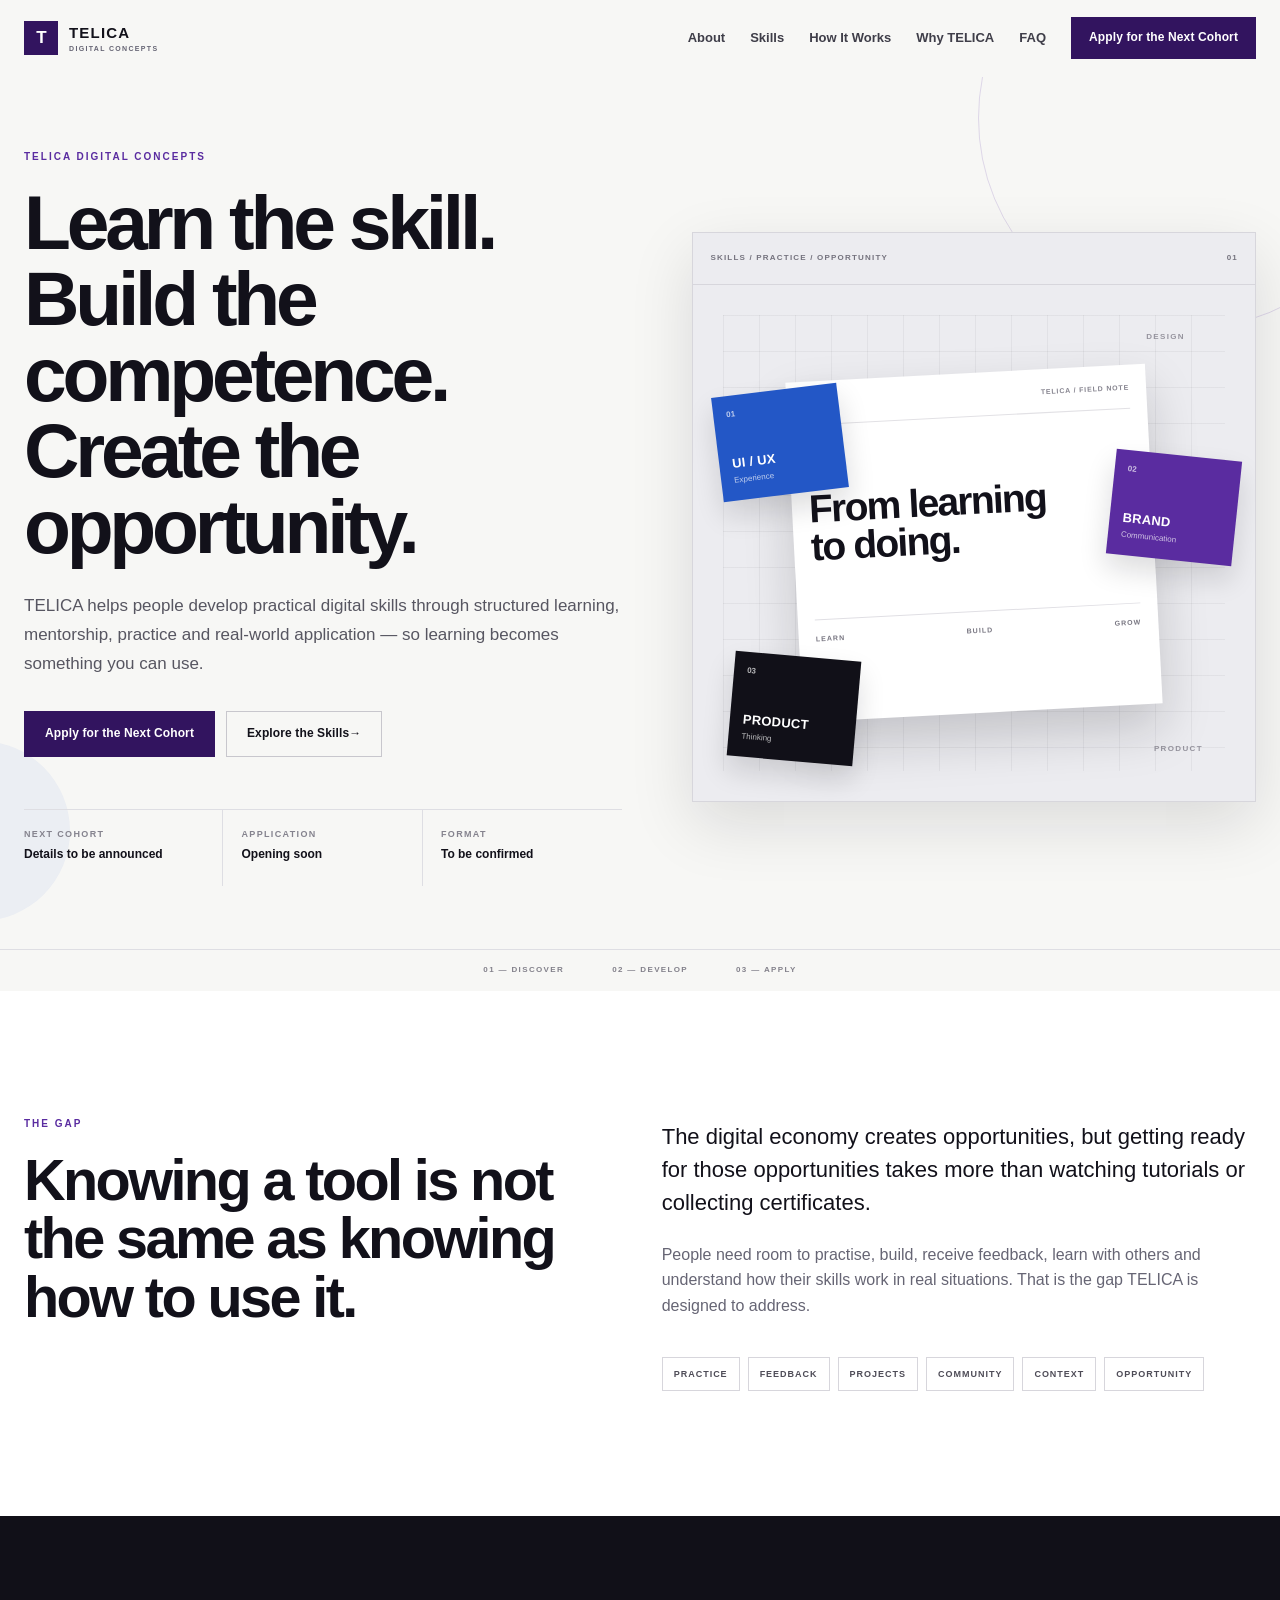
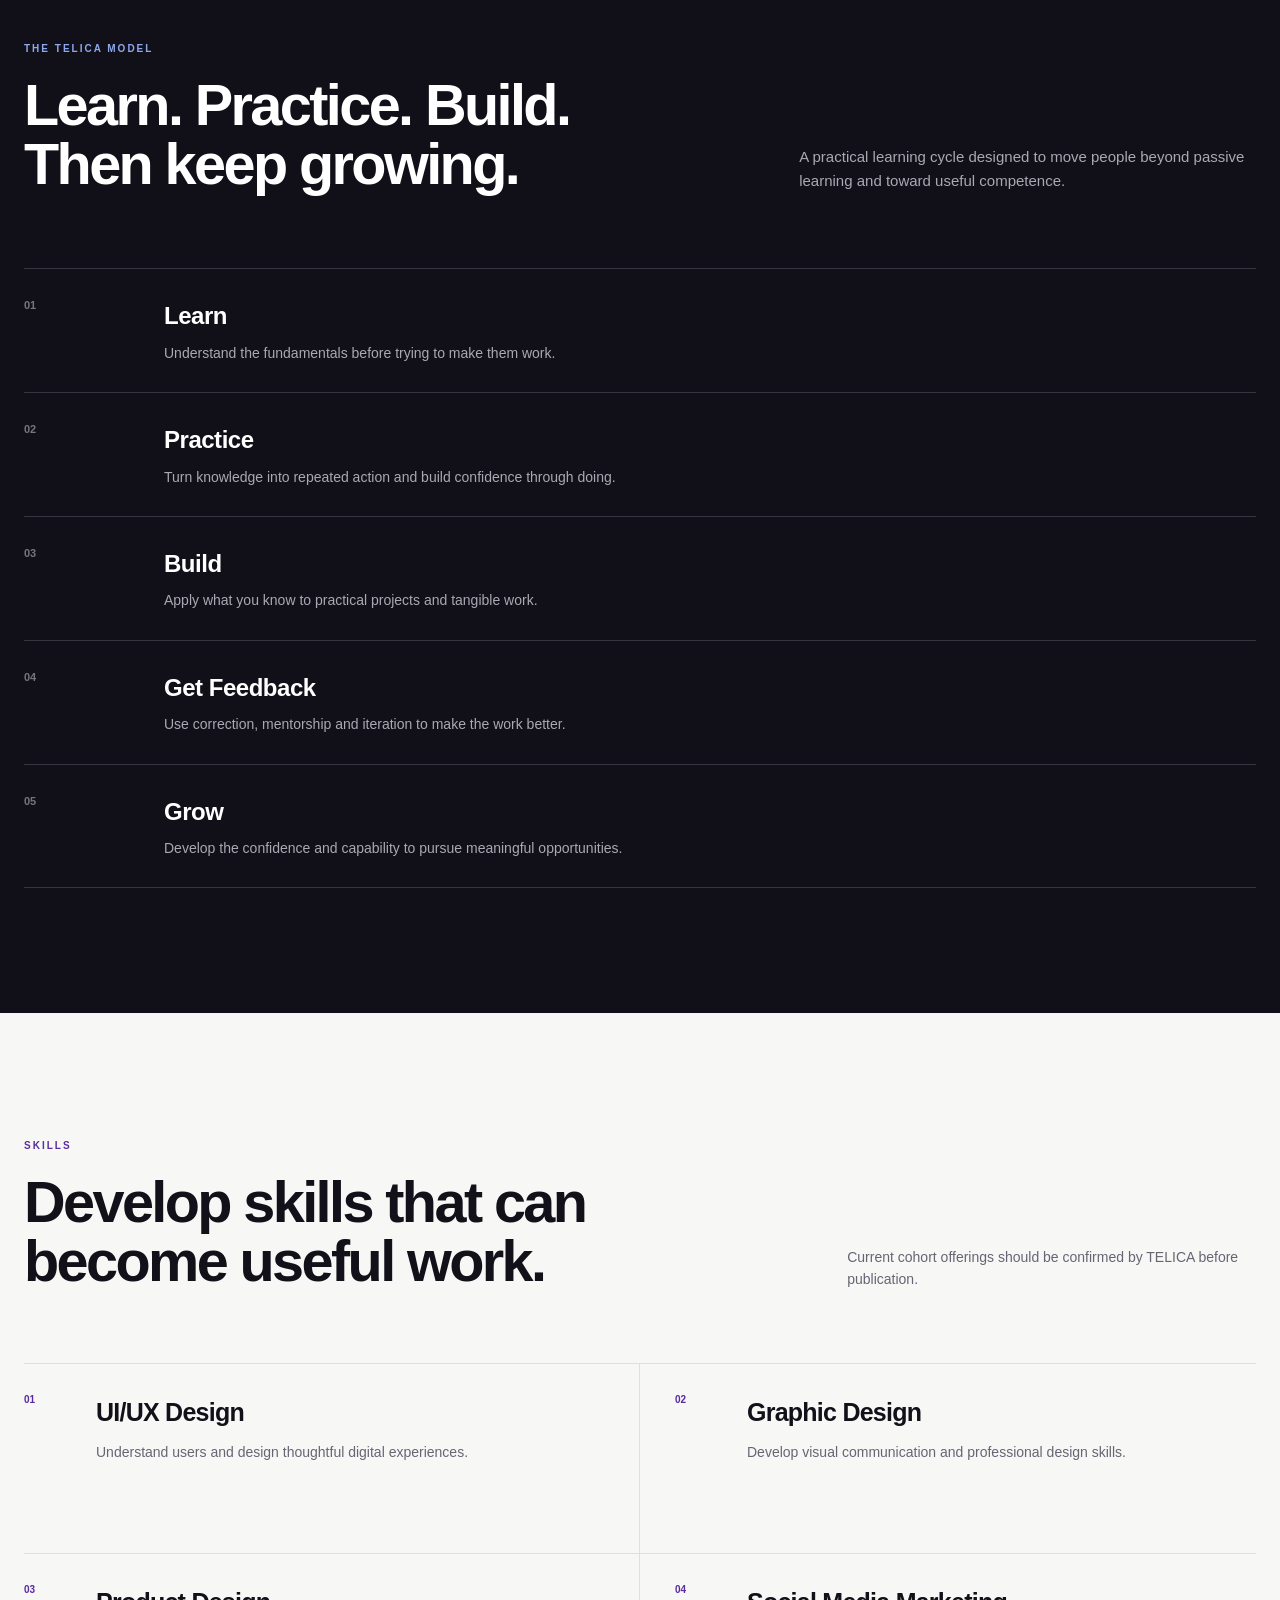
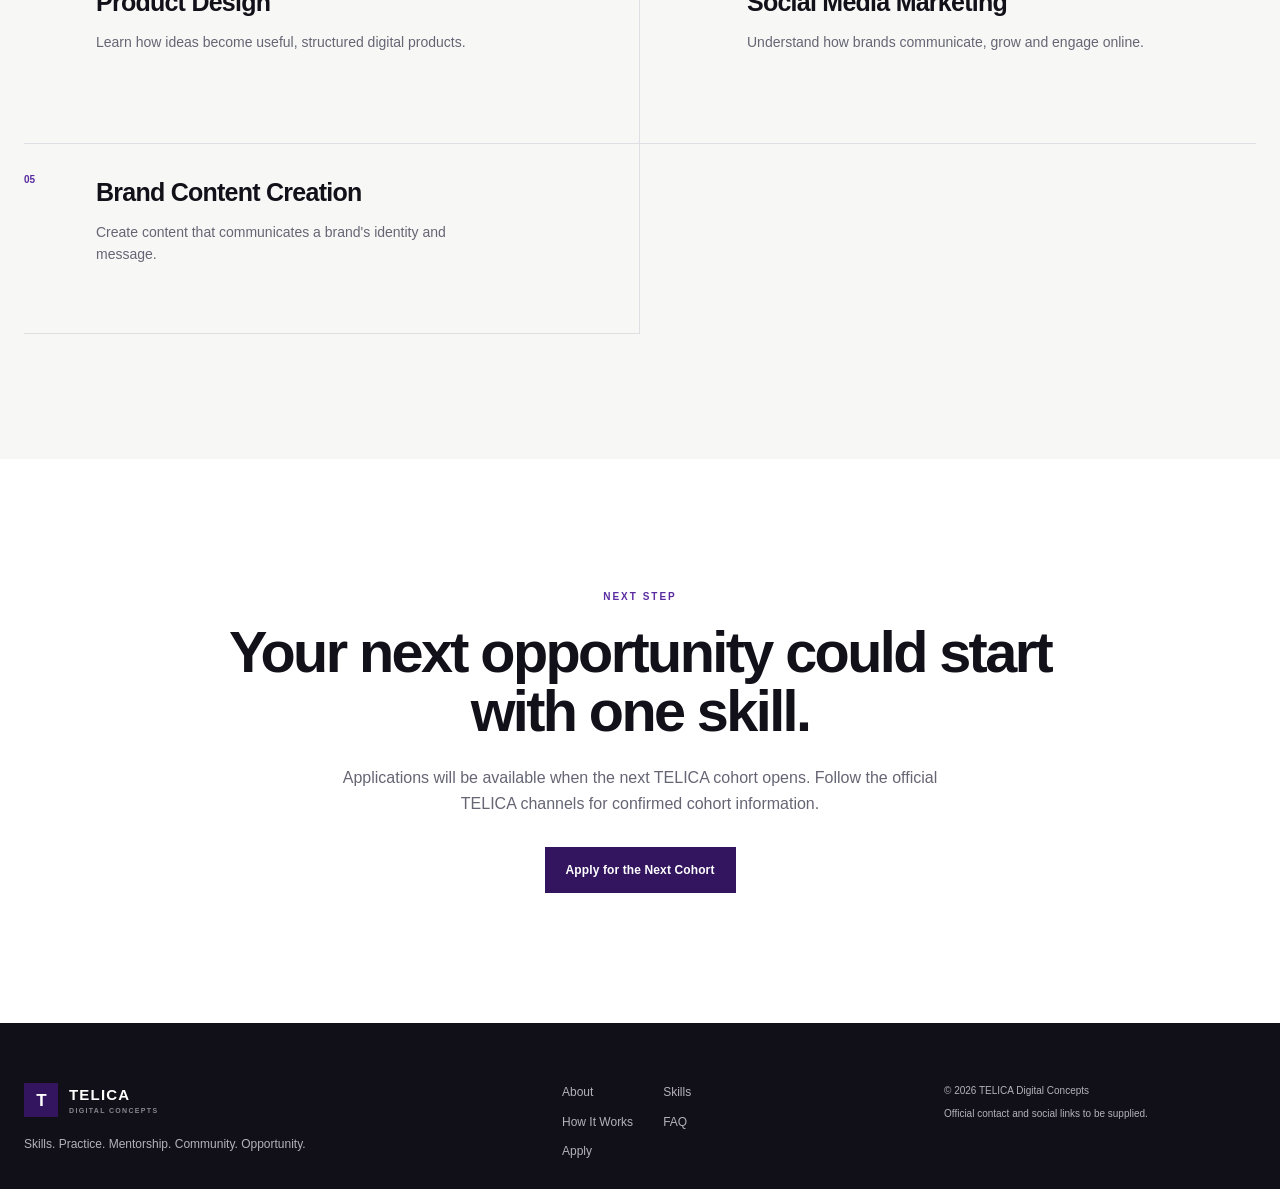
==== index.html @ ca72d326 "Add files via upload" ====
<!DOCTYPE html>
<html lang="en">
<head>
  <meta charset="UTF-8">
  <meta name="viewport" content="width=device-width, initial-scale=1.0">
  <meta name="description" content="TELICA Digital Concepts — practical digital skills, mentorship, practice and opportunity.">
  <meta property="og:title" content="TELICA Digital Concepts — Learn. Build. Grow.">
  <meta property="og:description" content="Develop practical digital skills through structured learning, mentorship and hands-on practice.">
  <meta property="og:type" content="website">
  <title>TELICA Digital Concepts — Learn. Build. Grow.</title>
  <link rel="stylesheet" href="css/styles.css">
</head>
<body>
  <a class="skip-link" href="#main-content">Skip to content</a>

  <header class="site-header" data-header>
    <div class="container nav-wrap">
      <a class="brand" href="#" aria-label="TELICA Digital Concepts home">
        <span class="brand-mark" aria-hidden="true">T</span>
        <span class="brand-name">
          <strong>TELICA</strong>
          <span>DIGITAL CONCEPTS</span>
        </span>
      </a>

      <button class="menu-toggle" type="button" aria-expanded="false" aria-controls="site-menu">
        <span></span>
        <span></span>
        <span></span>
        <span class="sr-only">Open navigation</span>
      </button>

      <nav class="site-nav" id="site-menu" aria-label="Main navigation">
        <a href="#about">About</a>
        <a href="#skills">Skills</a>
        <a href="#approach">How It Works</a>
        <a href="#why-telica">Why TELICA</a>
        <a href="#faq">FAQ</a>
        <a class="nav-cta" href="#apply">Apply for the Next Cohort</a>
      </nav>
    </div>
  </header>

  <main id="main-content">
    <section class="hero" aria-labelledby="hero-title">
      <div class="container hero-grid">
        <div class="hero-copy reveal">
          <p class="eyebrow">TELICA DIGITAL CONCEPTS</p>
          <h1 id="hero-title">Learn the skill. Build the competence. Create the opportunity.</h1>
          <p class="hero-text">
            TELICA helps people develop practical digital skills through structured learning,
            mentorship, practice and real-world application — so learning becomes something you can use.
          </p>

          <div class="hero-actions">
            <a class="button button-primary" href="#apply">Apply for the Next Cohort</a>
            <a class="button button-secondary" href="#skills">Explore the Skills <span aria-hidden="true">→</span></a>
          </div>

          <div class="hero-meta" aria-label="Cohort information">
            <div>
              <span>Next Cohort</span>
              <strong>Details to be announced</strong>
            </div>
            <div>
              <span>Application</span>
              <strong>Opening soon</strong>
            </div>
            <div>
              <span>Format</span>
              <strong>To be confirmed</strong>
            </div>
          </div>
        </div>

        <div class="hero-visual reveal" aria-label="TELICA digital skills visual">
          <div class="visual-topline">
            <span>SKILLS / PRACTICE / OPPORTUNITY</span>
            <span>01</span>
          </div>

          <div class="visual-stage">
            <div class="stage-label stage-label-a">DESIGN</div>
            <div class="stage-label stage-label-b">CONTENT</div>
            <div class="stage-label stage-label-c">PRODUCT</div>

            <div class="central-sheet">
              <div class="sheet-header">
                <span class="sheet-dot"></span>
                <span class="sheet-dot"></span>
                <span class="sheet-dot"></span>
                <span class="sheet-title">TELICA / FIELD NOTE</span>
              </div>
              <div class="sheet-line sheet-line-short"></div>
              <div class="sheet-heading">From learning<br>to doing.</div>
              <div class="sheet-rule"></div>
              <div class="sheet-footer">
                <span>LEARN</span>
                <span>BUILD</span>
                <span>GROW</span>
              </div>
            </div>

            <div class="visual-card visual-card-blue">
              <span class="card-number">01</span>
              <strong>UI / UX</strong>
              <small>Experience</small>
            </div>

            <div class="visual-card visual-card-purple">
              <span class="card-number">02</span>
              <strong>BRAND</strong>
              <small>Communication</small>
            </div>

            <div class="visual-card visual-card-dark">
              <span class="card-number">03</span>
              <strong>PRODUCT</strong>
              <small>Thinking</small>
            </div>
          </div>
        </div>
      </div>

      <div class="hero-bottom-line" aria-hidden="true">
        <span>01 — DISCOVER</span>
        <span>02 — DEVELOP</span>
        <span>03 — APPLY</span>
      </div>
    </section>

    <section class="problem section" id="about" aria-labelledby="problem-title">
      <div class="container problem-grid">
        <div class="section-intro reveal">
          <p class="eyebrow">THE GAP</p>
          <h2 id="problem-title">Knowing a tool is not the same as knowing how to use it.</h2>
        </div>

        <div class="problem-content reveal">
          <p class="lead">
            The digital economy creates opportunities, but getting ready for those opportunities
            takes more than watching tutorials or collecting certificates.
          </p>
          <p>
            People need room to practise, build, receive feedback, learn with others and understand
            how their skills work in real situations. That is the gap TELICA is designed to address.
          </p>

          <div class="principles">
            <span>Practice</span>
            <span>Feedback</span>
            <span>Projects</span>
            <span>Community</span>
            <span>Context</span>
            <span>Opportunity</span>
          </div>
        </div>
      </div>
    </section>

    <section class="approach section section-dark" id="approach" aria-labelledby="approach-title">
      <div class="container">
        <div class="approach-heading reveal">
          <div>
            <p class="eyebrow eyebrow-light">THE TELICA MODEL</p>
            <h2 id="approach-title">Learn. Practice. Build.<br>Then keep growing.</h2>
          </div>
          <p>
            A practical learning cycle designed to move people beyond passive learning
            and toward useful competence.
          </p>
        </div>

        <div class="approach-list">
          <article class="approach-item reveal">
            <span>01</span>
            <div>
              <h3>Learn</h3>
              <p>Understand the fundamentals before trying to make them work.</p>
            </div>
          </article>
          <article class="approach-item reveal">
            <span>02</span>
            <div>
              <h3>Practice</h3>
              <p>Turn knowledge into repeated action and build confidence through doing.</p>
            </div>
          </article>
          <article class="approach-item reveal">
            <span>03</span>
            <div>
              <h3>Build</h3>
              <p>Apply what you know to practical projects and tangible work.</p>
            </div>
          </article>
          <article class="approach-item reveal">
            <span>04</span>
            <div>
              <h3>Get Feedback</h3>
              <p>Use correction, mentorship and iteration to make the work better.</p>
            </div>
          </article>
          <article class="approach-item reveal">
            <span>05</span>
            <div>
              <h3>Grow</h3>
              <p>Develop the confidence and capability to pursue meaningful opportunities.</p>
            </div>
          </article>
        </div>
      </div>
    </section>

    <section class="skills-preview section" id="skills" aria-labelledby="skills-title">
      <div class="container">
        <div class="section-heading reveal">
          <div>
            <p class="eyebrow">SKILLS</p>
            <h2 id="skills-title">Develop skills that can become useful work.</h2>
          </div>
          <p>Current cohort offerings should be confirmed by TELICA before publication.</p>
        </div>

        <div class="skills-grid">
          <article class="skill-item reveal">
            <span class="skill-index">01</span>
            <div>
              <h3>UI/UX Design</h3>
              <p>Understand users and design thoughtful digital experiences.</p>
            </div>
          </article>
          <article class="skill-item reveal">
            <span class="skill-index">02</span>
            <div>
              <h3>Graphic Design</h3>
              <p>Develop visual communication and professional design skills.</p>
            </div>
          </article>
          <article class="skill-item reveal">
            <span class="skill-index">03</span>
            <div>
              <h3>Product Design</h3>
              <p>Learn how ideas become useful, structured digital products.</p>
            </div>
          </article>
          <article class="skill-item reveal">
            <span class="skill-index">04</span>
            <div>
              <h3>Social Media Marketing</h3>
              <p>Understand how brands communicate, grow and engage online.</p>
            </div>
          </article>
          <article class="skill-item reveal">
            <span class="skill-index">05</span>
            <div>
              <h3>Brand Content Creation</h3>
              <p>Create content that communicates a brand's identity and message.</p>
            </div>
          </article>
        </div>
      </div>
    </section>

    <section class="closing-cta section" id="apply" aria-labelledby="apply-title">
      <div class="container closing-inner reveal">
        <p class="eyebrow">NEXT STEP</p>
        <h2 id="apply-title">Your next opportunity could start with one skill.</h2>
        <p>
          Applications will be available when the next TELICA cohort opens.
          Follow the official TELICA channels for confirmed cohort information.
        </p>
        <a class="button button-primary" href="#top">Apply for the Next Cohort</a>
      </div>
    </section>
  </main>

  <footer class="site-footer">
    <div class="container footer-grid">
      <div>
        <a class="brand brand-footer" href="#" aria-label="TELICA Digital Concepts home">
          <span class="brand-mark" aria-hidden="true">T</span>
          <span class="brand-name">
            <strong>TELICA</strong>
            <span>DIGITAL CONCEPTS</span>
          </span>
        </a>
        <p>Skills. Practice. Mentorship. Community. Opportunity.</p>
      </div>
      <div class="footer-links">
        <a href="#about">About</a>
        <a href="#skills">Skills</a>
        <a href="#approach">How It Works</a>
        <a href="#faq">FAQ</a>
        <a href="#apply">Apply</a>
      </div>
      <div class="footer-note">
        <span>© <span data-year></span> TELICA Digital Concepts</span>
        <span>Official contact and social links to be supplied.</span>
      </div>
    </div>
  </footer>

  <script src="js/script.js"></script>
</body>
</html>
---- css/styles.css ----
/* =========================================================
   TELICA DIGITAL CONCEPTS
   Phase 1 — Foundation / Landing Experience
   ========================================================= */

:root {
  --ink: #12111a;
  --muted: #666574;
  --paper: #f7f7f5;
  --white: #ffffff;
  --purple: #5a2ca0;
  --purple-deep: #32145f;
  --blue: #2357c6;
  --line: #dedee3;
  --dark: #111018;
  --dark-soft: #191820;
  --max-width: 1240px;
  --radius: 2px;
  --shadow: 0 22px 60px rgba(17, 16, 24, 0.12);
}

* {
  box-sizing: border-box;
}

html {
  scroll-behavior: smooth;
}

body {
  margin: 0;
  color: var(--ink);
  background: var(--paper);
  font-family: Inter, ui-sans-serif, -apple-system, BlinkMacSystemFont, "Segoe UI", sans-serif;
  line-height: 1.6;
  -webkit-font-smoothing: antialiased;
}

body.menu-open {
  overflow: hidden;
}

a {
  color: inherit;
  text-decoration: none;
}

button,
a {
  -webkit-tap-highlight-color: transparent;
}

button {
  font: inherit;
}

img {
  max-width: 100%;
  display: block;
}

.container {
  width: min(calc(100% - 48px), var(--max-width));
  margin-inline: auto;
}

.sr-only {
  position: absolute;
  width: 1px;
  height: 1px;
  padding: 0;
  margin: -1px;
  overflow: hidden;
  clip: rect(0, 0, 0, 0);
  white-space: nowrap;
  border: 0;
}

.skip-link {
  position: fixed;
  left: 16px;
  top: -100px;
  z-index: 1000;
  padding: 10px 14px;
  background: var(--white);
  color: var(--ink);
  border: 1px solid var(--line);
}

.skip-link:focus {
  top: 16px;
}

.site-header {
  position: sticky;
  top: 0;
  z-index: 100;
  background: rgba(247, 247, 245, 0.94);
  border-bottom: 1px solid transparent;
  transition: border-color 180ms ease, box-shadow 180ms ease;
}

.site-header.is-scrolled {
  border-bottom-color: var(--line);
  box-shadow: 0 8px 30px rgba(18, 17, 26, 0.05);
}

.nav-wrap {
  min-height: 76px;
  display: flex;
  align-items: center;
  justify-content: space-between;
  gap: 32px;
}

.brand {
  display: inline-flex;
  align-items: center;
  gap: 11px;
  flex-shrink: 0;
}

.brand-mark {
  width: 34px;
  height: 34px;
  display: grid;
  place-items: center;
  color: var(--white);
  background: var(--purple-deep);
  font-size: 17px;
  font-weight: 800;
  letter-spacing: -0.06em;
}

.brand-name {
  display: flex;
  flex-direction: column;
  line-height: 1;
}

.brand-name strong {
  font-size: 15px;
  letter-spacing: 0.08em;
}

.brand-name span {
  margin-top: 5px;
  color: var(--muted);
  font-size: 7px;
  font-weight: 700;
  letter-spacing: 0.19em;
}

.site-nav {
  display: flex;
  align-items: center;
  gap: 25px;
  font-size: 13px;
  font-weight: 600;
}

.site-nav a:not(.nav-cta) {
  position: relative;
  color: #3f3e49;
}

.site-nav a:not(.nav-cta)::after {
  content: "";
  position: absolute;
  left: 0;
  right: 0;
  bottom: -6px;
  height: 1px;
  background: var(--ink);
  transform: scaleX(0);
  transform-origin: right;
  transition: transform 180ms ease;
}

.site-nav a:not(.nav-cta):hover::after,
.site-nav a:not(.nav-cta):focus-visible::after {
  transform: scaleX(1);
  transform-origin: left;
}

.nav-cta,
.button {
  display: inline-flex;
  align-items: center;
  justify-content: center;
  min-height: 46px;
  padding: 0 20px;
  border: 1px solid transparent;
  font-size: 12px;
  font-weight: 800;
  letter-spacing: 0.01em;
  transition: transform 180ms ease, background 180ms ease, color 180ms ease, border-color 180ms ease;
}

.nav-cta {
  min-height: 42px;
  padding-inline: 17px;
  color: var(--white);
  background: var(--purple-deep);
}

.nav-cta:hover,
.button:hover {
  transform: translateY(-2px);
}

.button-primary {
  color: var(--white);
  background: var(--purple-deep);
}

.button-primary:hover {
  background: #241044;
}

.button-secondary {
  color: var(--ink);
  border-color: #c8c7cd;
  background: transparent;
}

.button-secondary:hover {
  border-color: var(--ink);
}

.menu-toggle {
  display: none;
  width: 42px;
  height: 42px;
  padding: 9px;
  border: 1px solid var(--line);
  background: var(--white);
  cursor: pointer;
}

.menu-toggle span:not(.sr-only) {
  display: block;
  height: 1px;
  margin: 5px 0;
  background: var(--ink);
  transition: transform 180ms ease, opacity 180ms ease;
}

.hero {
  position: relative;
  min-height: calc(100vh - 76px);
  display: flex;
  align-items: center;
  overflow: hidden;
  background: var(--paper);
}

.hero::before {
  content: "";
  position: absolute;
  width: 420px;
  height: 420px;
  top: -170px;
  right: -120px;
  border: 1px solid rgba(90, 44, 160, 0.16);
  border-radius: 50%;
}

.hero::after {
  content: "";
  position: absolute;
  width: 180px;
  height: 180px;
  left: -110px;
  bottom: 70px;
  background: rgba(35, 87, 198, 0.06);
  border-radius: 50%;
}

.hero-grid {
  position: relative;
  z-index: 1;
  display: grid;
  grid-template-columns: minmax(0, 1.03fr) minmax(460px, 0.97fr);
  gap: 70px;
  align-items: center;
  padding-block: 72px 105px;
}

.eyebrow {
  margin: 0 0 19px;
  color: var(--purple);
  font-size: 10px;
  font-weight: 900;
  letter-spacing: 0.2em;
}

.hero h1 {
  max-width: 750px;
  margin: 0;
  font-size: clamp(48px, 6vw, 82px);
  line-height: 0.99;
  letter-spacing: -0.055em;
  font-weight: 760;
}

.hero-text {
  max-width: 620px;
  margin: 28px 0 0;
  color: #575661;
  font-size: 17px;
  line-height: 1.7;
}

.hero-actions {
  display: flex;
  flex-wrap: wrap;
  gap: 11px;
  margin-top: 32px;
}

.hero-meta {
  display: grid;
  grid-template-columns: repeat(3, 1fr);
  max-width: 680px;
  margin-top: 52px;
  border-top: 1px solid var(--line);
}

.hero-meta div {
  min-height: 76px;
  padding: 17px 18px 0 0;
  border-right: 1px solid var(--line);
}

.hero-meta div:not(:first-child) {
  padding-left: 18px;
}

.hero-meta div:last-child {
  border-right: 0;
}

.hero-meta span,
.hero-meta strong {
  display: block;
}

.hero-meta span {
  margin-bottom: 5px;
  color: #85838e;
  font-size: 9px;
  font-weight: 800;
  letter-spacing: 0.15em;
  text-transform: uppercase;
}

.hero-meta strong {
  font-size: 12px;
  line-height: 1.4;
}

.hero-visual {
  position: relative;
  min-height: 570px;
  background: #ececf0;
  border: 1px solid #d7d6dc;
  box-shadow: var(--shadow);
}

.visual-topline {
  height: 52px;
  display: flex;
  justify-content: space-between;
  align-items: center;
  padding: 0 17px;
  border-bottom: 1px solid #d7d6dc;
  color: #74727d;
  font-size: 8px;
  font-weight: 800;
  letter-spacing: 0.15em;
}

.visual-stage {
  position: absolute;
  inset: 52px 0 0;
  overflow: hidden;
}

.visual-stage::before {
  content: "";
  position: absolute;
  inset: 30px;
  background-image:
    linear-gradient(rgba(40, 38, 49, 0.055) 1px, transparent 1px),
    linear-gradient(90deg, rgba(40, 38, 49, 0.055) 1px, transparent 1px);
  background-size: 36px 36px;
}

.central-sheet {
  position: absolute;
  z-index: 3;
  left: 50%;
  top: 50%;
  width: min(70%, 360px);
  min-height: 340px;
  padding: 17px;
  transform: translate(-50%, -50%) rotate(-3deg);
  background: var(--white);
  box-shadow: 0 24px 50px rgba(17, 16, 24, 0.18);
}

.sheet-header {
  display: flex;
  align-items: center;
  gap: 5px;
  padding-bottom: 15px;
  border-bottom: 1px solid #e2e1e5;
}

.sheet-dot {
  width: 5px;
  height: 5px;
  border-radius: 50%;
  background: #aaa8b0;
}

.sheet-title {
  margin-left: auto;
  color: #85838e;
  font-size: 7px;
  font-weight: 800;
  letter-spacing: 0.12em;
}

.sheet-line {
  width: 34px;
  height: 2px;
  margin-top: 50px;
  background: var(--blue);
}

.sheet-heading {
  margin-top: 13px;
  color: var(--ink);
  font-size: 39px;
  line-height: 0.98;
  letter-spacing: -0.045em;
  font-weight: 760;
}

.sheet-rule {
  width: 100%;
  height: 1px;
  margin-top: 52px;
  background: #e0dfe4;
}

.sheet-footer {
  display: flex;
  justify-content: space-between;
  margin-top: 13px;
  color: #777580;
  font-size: 7px;
  font-weight: 900;
  letter-spacing: 0.15em;
}

.visual-card {
  position: absolute;
  z-index: 4;
  display: flex;
  flex-direction: column;
  width: 126px;
  min-height: 105px;
  padding: 13px;
  box-shadow: 0 14px 28px rgba(17, 16, 24, 0.14);
}

.visual-card .card-number {
  font-size: 8px;
  font-weight: 800;
  opacity: 0.7;
}

.visual-card strong {
  margin-top: auto;
  font-size: 13px;
  letter-spacing: 0.02em;
}

.visual-card small {
  font-size: 8px;
  opacity: 0.72;
}

.visual-card-blue {
  top: 105px;
  left: 24px;
  color: var(--white);
  background: var(--blue);
  transform: rotate(-7deg);
}

.visual-card-purple {
  right: 18px;
  top: 170px;
  color: var(--white);
  background: var(--purple);
  transform: rotate(6deg);
}

.visual-card-dark {
  bottom: 40px;
  left: 38px;
  color: var(--white);
  background: var(--dark);
  transform: rotate(5deg);
}

.stage-label {
  position: absolute;
  z-index: 2;
  color: #96949e;
  font-size: 8px;
  font-weight: 900;
  letter-spacing: 0.17em;
}

.stage-label-a {
  top: 46px;
  right: 70px;
}

.stage-label-b {
  left: 74px;
  bottom: 80px;
}

.stage-label-c {
  right: 52px;
  bottom: 46px;
}

.hero-bottom-line {
  position: absolute;
  z-index: 2;
  left: 0;
  right: 0;
  bottom: 0;
  display: flex;
  justify-content: center;
  gap: 48px;
  padding: 14px 24px;
  border-top: 1px solid var(--line);
  color: #83818b;
  font-size: 8px;
  font-weight: 900;
  letter-spacing: 0.17em;
}

.section {
  padding-block: 125px;
}

.problem {
  background: var(--white);
}

.problem-grid {
  display: grid;
  grid-template-columns: 0.95fr 1.05fr;
  gap: 100px;
}

.section-intro h2,
.section-heading h2,
.approach-heading h2,
.closing-inner h2 {
  margin: 0;
  font-size: clamp(38px, 4.5vw, 62px);
  line-height: 1.02;
  letter-spacing: -0.045em;
  font-weight: 750;
}

.problem-content {
  padding-top: 4px;
}

.problem-content p {
  max-width: 680px;
  margin: 0 0 23px;
  color: var(--muted);
  font-size: 16px;
}

.problem-content .lead {
  color: var(--ink);
  font-size: 22px;
  line-height: 1.5;
}

.principles {
  display: flex;
  flex-wrap: wrap;
  gap: 8px;
  margin-top: 38px;
}

.principles span {
  padding: 9px 11px;
  border: 1px solid #d7d6dc;
  color: #4e4c57;
  font-size: 9px;
  font-weight: 850;
  letter-spacing: 0.11em;
  text-transform: uppercase;
}

.section-dark {
  color: var(--white);
  background: var(--dark);
}

.approach-heading {
  display: grid;
  grid-template-columns: 1.2fr 0.8fr;
  gap: 90px;
  align-items: end;
}

.eyebrow-light {
  color: #8ea8ef;
}

.approach-heading > p {
  margin: 0;
  color: #aaa8b2;
  font-size: 15px;
}

.approach-list {
  margin-top: 75px;
  border-top: 1px solid #37353f;
}

.approach-item {
  display: grid;
  grid-template-columns: 100px 1fr;
  gap: 40px;
  padding: 28px 0;
  border-bottom: 1px solid #37353f;
}

.approach-item > span {
  color: #77747f;
  font-size: 11px;
  font-weight: 800;
}

.approach-item h3 {
  margin: 0;
  font-size: 24px;
  letter-spacing: -0.02em;
}

.approach-item p {
  max-width: 580px;
  margin: 6px 0 0;
  color: #aaa8b2;
  font-size: 14px;
}

.skills-preview {
  background: var(--paper);
}

.section-heading {
  display: grid;
  grid-template-columns: 1fr 0.55fr;
  gap: 80px;
  align-items: end;
}

.section-heading > p {
  margin: 0;
  color: var(--muted);
  font-size: 14px;
}

.skills-grid {
  display: grid;
  grid-template-columns: repeat(2, 1fr);
  margin-top: 72px;
  border-top: 1px solid var(--line);
}

.skill-item {
  display: grid;
  grid-template-columns: 50px 1fr;
  gap: 22px;
  min-height: 190px;
  padding: 28px 35px 28px 0;
  border-bottom: 1px solid var(--line);
}

.skill-item:nth-child(odd) {
  border-right: 1px solid var(--line);
}

.skill-item:nth-child(even) {
  padding-left: 35px;
}

.skill-index {
  color: var(--purple);
  font-size: 10px;
  font-weight: 900;
}

.skill-item h3 {
  margin: 0;
  font-size: 25px;
  letter-spacing: -0.03em;
}

.skill-item p {
  max-width: 410px;
  margin: 9px 0 0;
  color: var(--muted);
  font-size: 14px;
}

.closing-cta {
  padding-block: 130px;
  background: var(--white);
}

.closing-inner {
  max-width: 940px;
  text-align: center;
}

.closing-inner .eyebrow {
  margin-bottom: 18px;
}

.closing-inner h2 {
  max-width: 850px;
  margin-inline: auto;
}

.closing-inner p:not(.eyebrow) {
  max-width: 620px;
  margin: 25px auto 31px;
  color: var(--muted);
  font-size: 16px;
}

.site-footer {
  padding-block: 60px 28px;
  color: #b4b1bb;
  background: var(--dark);
}

.footer-grid {
  display: grid;
  grid-template-columns: 1.2fr 0.8fr 0.8fr;
  gap: 70px;
}

.brand-footer {
  color: var(--white);
}

.brand-footer .brand-name span {
  color: #88858f;
}

.site-footer p {
  max-width: 340px;
  margin: 18px 0 0;
  font-size: 12px;
}

.footer-links {
  display: grid;
  grid-template-columns: repeat(2, max-content);
  gap: 10px 30px;
  align-content: start;
  font-size: 12px;
}

.footer-links a:hover {
  color: var(--white);
}

.footer-note {
  display: flex;
  flex-direction: column;
  gap: 8px;
  align-content: start;
  font-size: 10px;
  line-height: 1.5;
}

.reveal {
  opacity: 0;
  transform: translateY(18px);
  transition: opacity 600ms ease, transform 600ms ease;
}

.reveal.is-visible {
  opacity: 1;
  transform: translateY(0);
}

:focus-visible {
  outline: 2px solid var(--blue);
  outline-offset: 4px;
}

@media (max-width: 1050px) {
  .site-nav {
    gap: 16px;
  }

  .hero-grid {
    grid-template-columns: 1fr;
    gap: 60px;
  }

  .hero-visual {
    max-width: 720px;
  }

  .problem-grid,
  .approach-heading,
  .section-heading {
    gap: 55px;
  }
}

@media (max-width: 800px) {
  .container {
    width: min(calc(100% - 32px), var(--max-width));
  }

  .nav-wrap {
    min-height: 68px;
  }

  .menu-toggle {
    display: block;
    position: relative;
    z-index: 101;
  }

  .site-nav {
    position: fixed;
    inset: 68px 0 0;
    z-index: 100;
    display: flex;
    flex-direction: column;
    align-items: stretch;
    gap: 0;
    padding: 18px 16px 24px;
    background: var(--paper);
    border-top: 1px solid var(--line);
    transform: translateX(100%);
    transition: transform 220ms ease;
  }

  .site-nav.is-open {
    transform: translateX(0);
  }

  .site-nav a {
    padding: 17px 4px;
    border-bottom: 1px solid var(--line);
  }

  .site-nav .nav-cta {
    margin-top: 18px;
    justify-content: center;
    border-bottom: 0;
  }

  .hero {
    min-height: auto;
  }

  .hero-grid {
    padding-block: 55px 90px;
  }

  .hero h1 {
    font-size: clamp(45px, 12vw, 70px);
  }

  .hero-text {
    font-size: 16px;
  }

  .hero-visual {
    min-height: 500px;
  }

  .problem-grid,
  .approach-heading,
  .section-heading {
    grid-template-columns: 1fr;
    gap: 35px;
  }

  .section {
    padding-block: 90px;
  }

  .approach-list {
    margin-top: 50px;
  }

  .skills-grid {
    grid-template-columns: 1fr;
    margin-top: 50px;
  }

  .skill-item,
  .skill-item:nth-child(even) {
    padding: 25px 0;
    border-right: 0;
  }

  .footer-grid {
    grid-template-columns: 1fr 1fr;
    gap: 45px;
  }

  .footer-note {
    grid-column: 1 / -1;
  }
}

@media (max-width: 520px) {
  .brand-name strong {
    font-size: 13px;
  }

  .brand-name span {
    font-size: 6px;
  }

  .hero-actions {
    flex-direction: column;
    align-items: stretch;
  }

  .button {
    width: 100%;
  }

  .hero-meta {
    grid-template-columns: 1fr;
  }

  .hero-meta div,
  .hero-meta div:not(:first-child) {
    padding: 12px 0;
    border-right: 0;
    border-bottom: 1px solid var(--line);
  }

  .hero-meta div:last-child {
    border-bottom: 0;
  }

  .hero-visual {
    min-height: 430px;
  }

  .central-sheet {
    width: 72%;
    min-height: 280px;
  }

  .sheet-heading {
    font-size: 30px;
  }

  .visual-card {
    width: 104px;
    min-height: 90px;
  }

  .visual-card-blue {
    left: 12px;
  }

  .visual-card-purple {
    right: 8px;
  }

  .visual-card-dark {
    left: 18px;
    bottom: 22px;
  }

  .hero-bottom-line {
    justify-content: space-between;
    gap: 10px;
    padding-inline: 16px;
    font-size: 7px;
  }

  .approach-item {
    grid-template-columns: 38px 1fr;
    gap: 14px;
  }

  .footer-grid {
    grid-template-columns: 1fr;
    gap: 30px;
  }
}

@media (prefers-reduced-motion: reduce) {
  html {
    scroll-behavior: auto;
  }

  *,
  *::before,
  *::after {
    transition-duration: 0.01ms !important;
    animation-duration: 0.01ms !important;
    animation-iteration-count: 1 !important;
  }

  .reveal {
    opacity: 1;
    transform: none;
  }
}
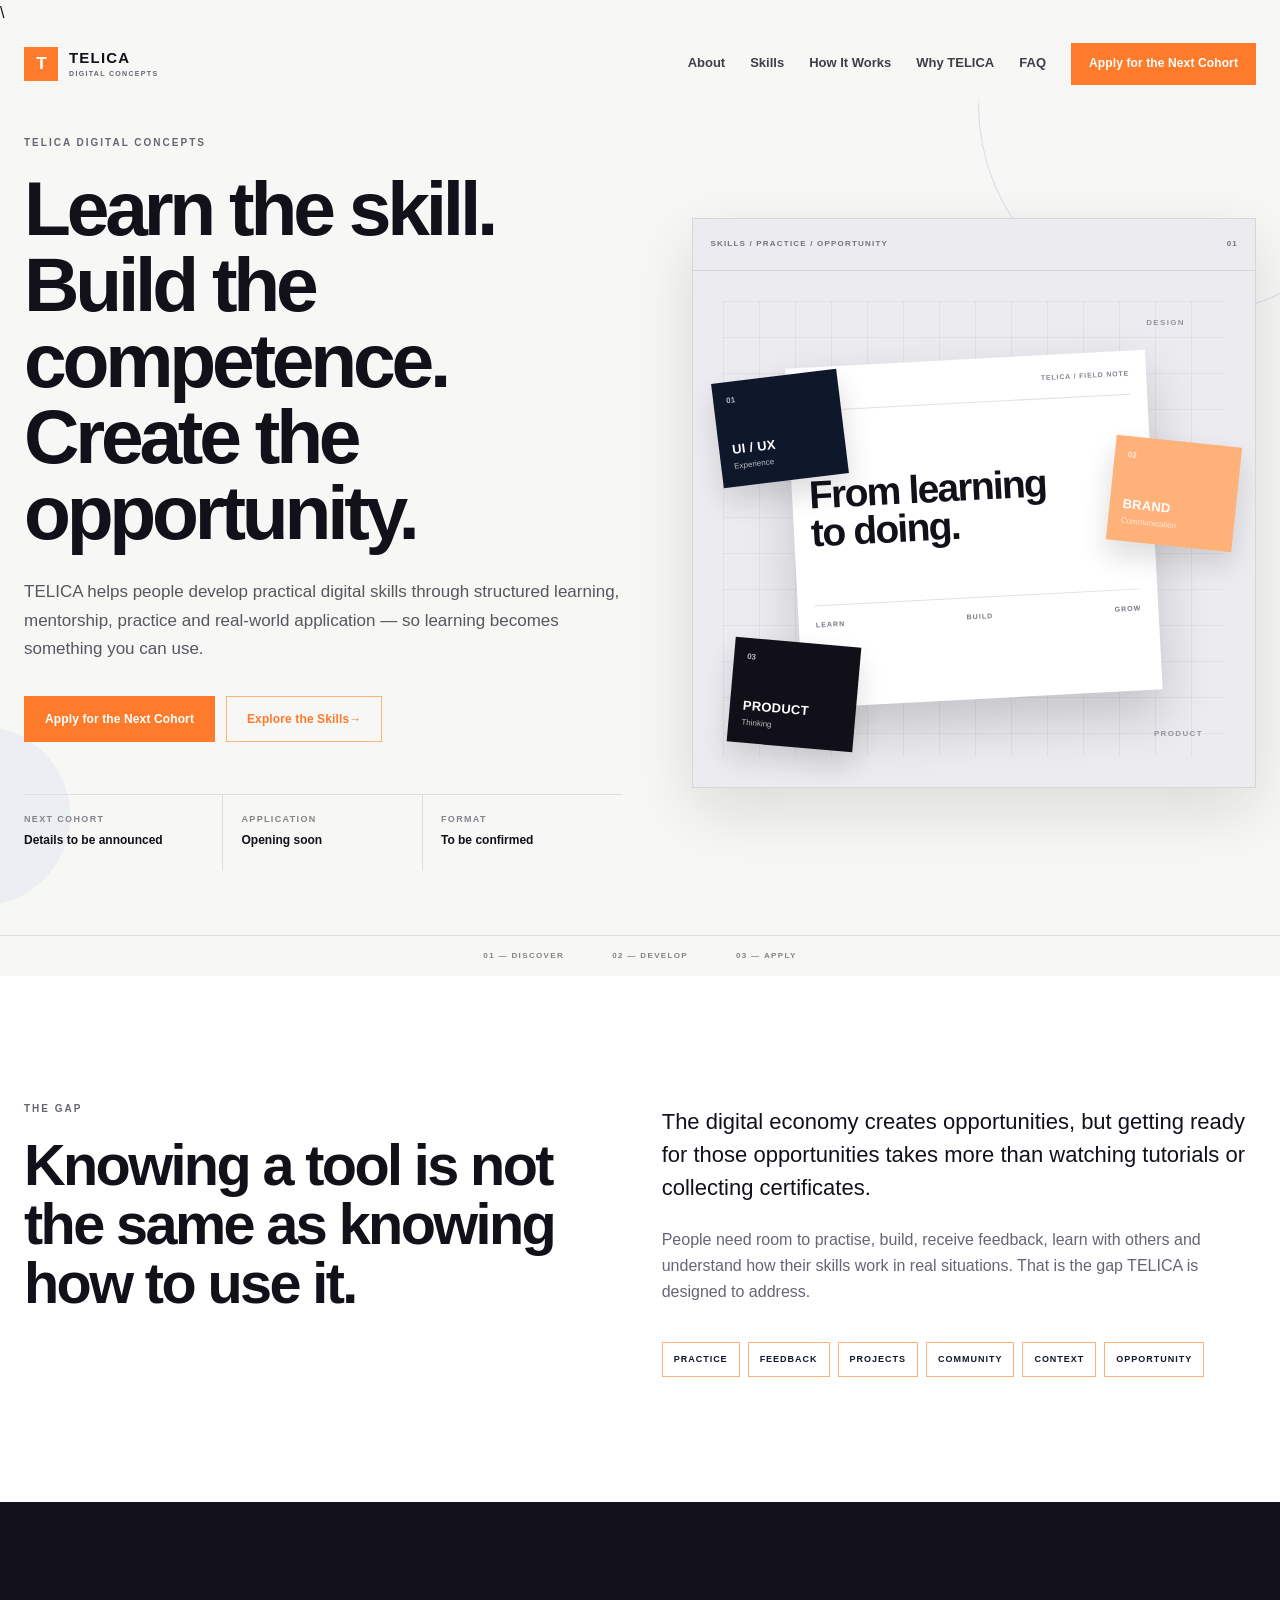
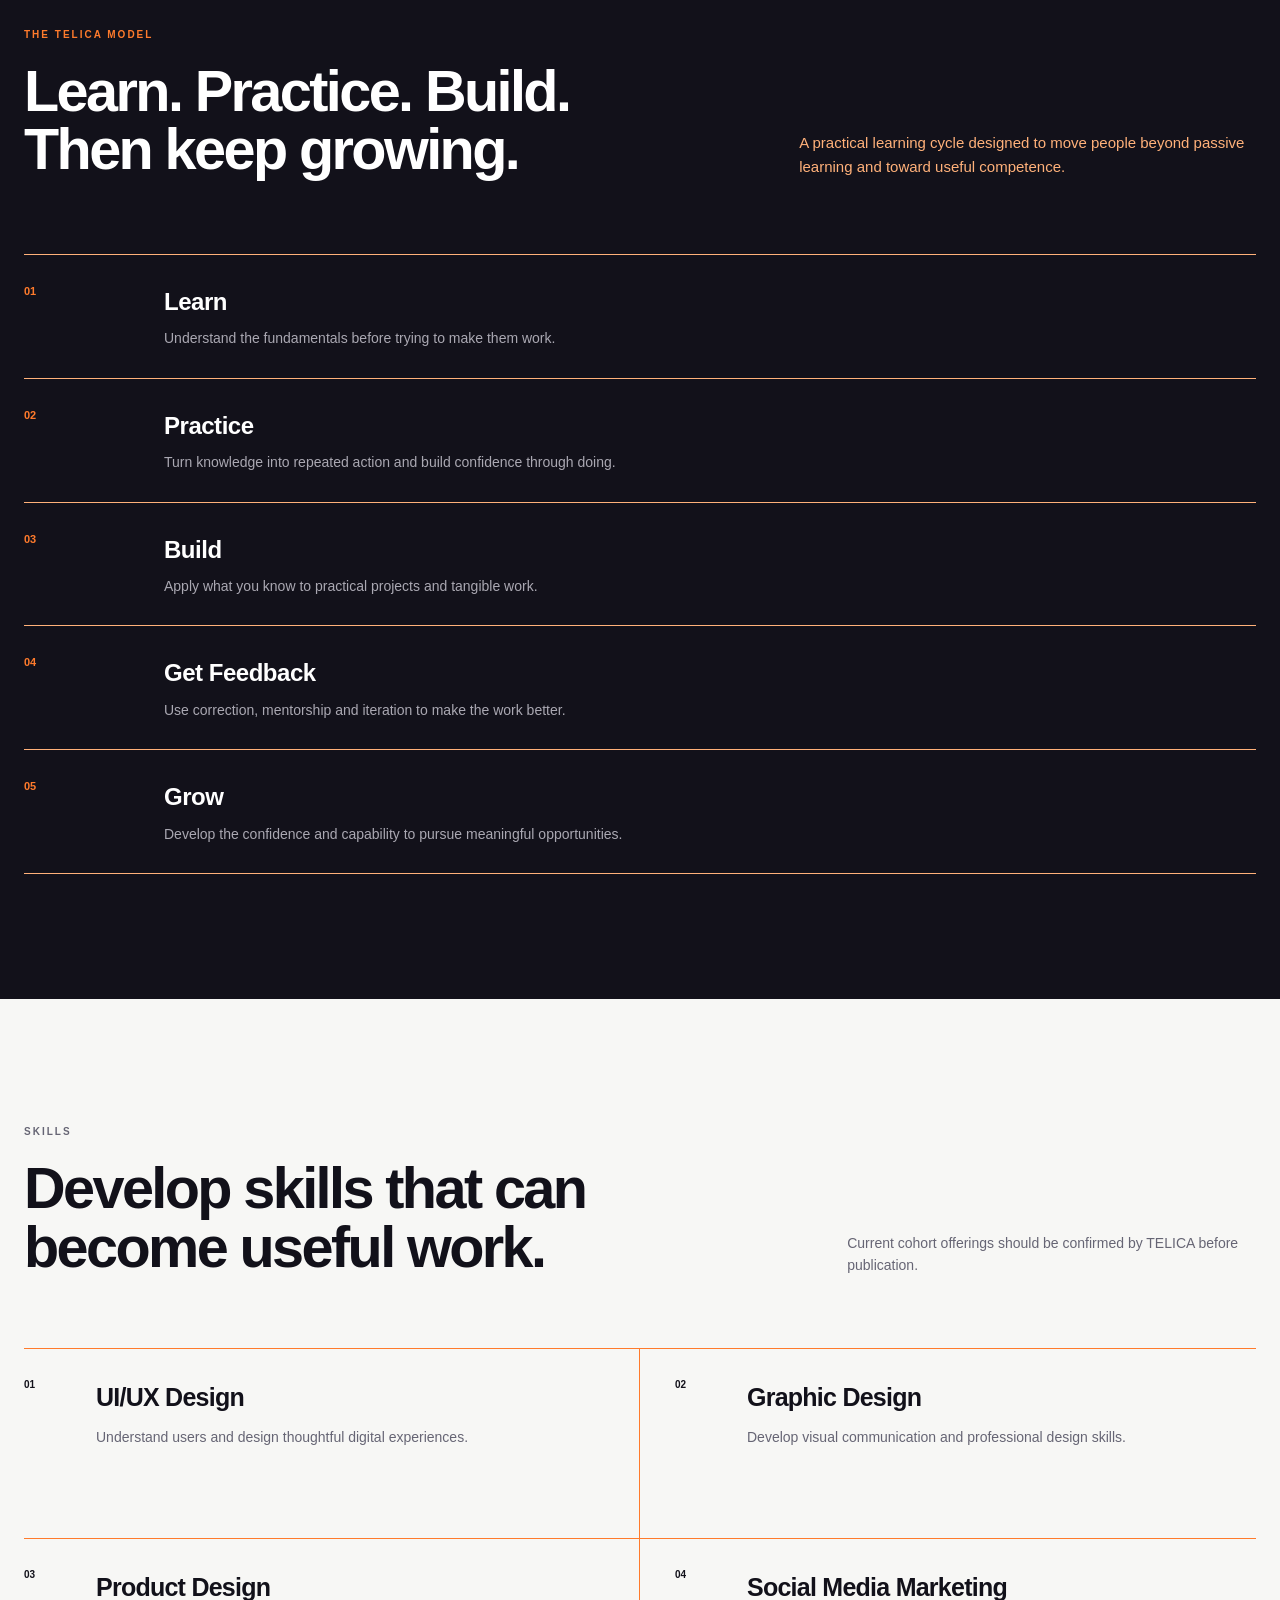
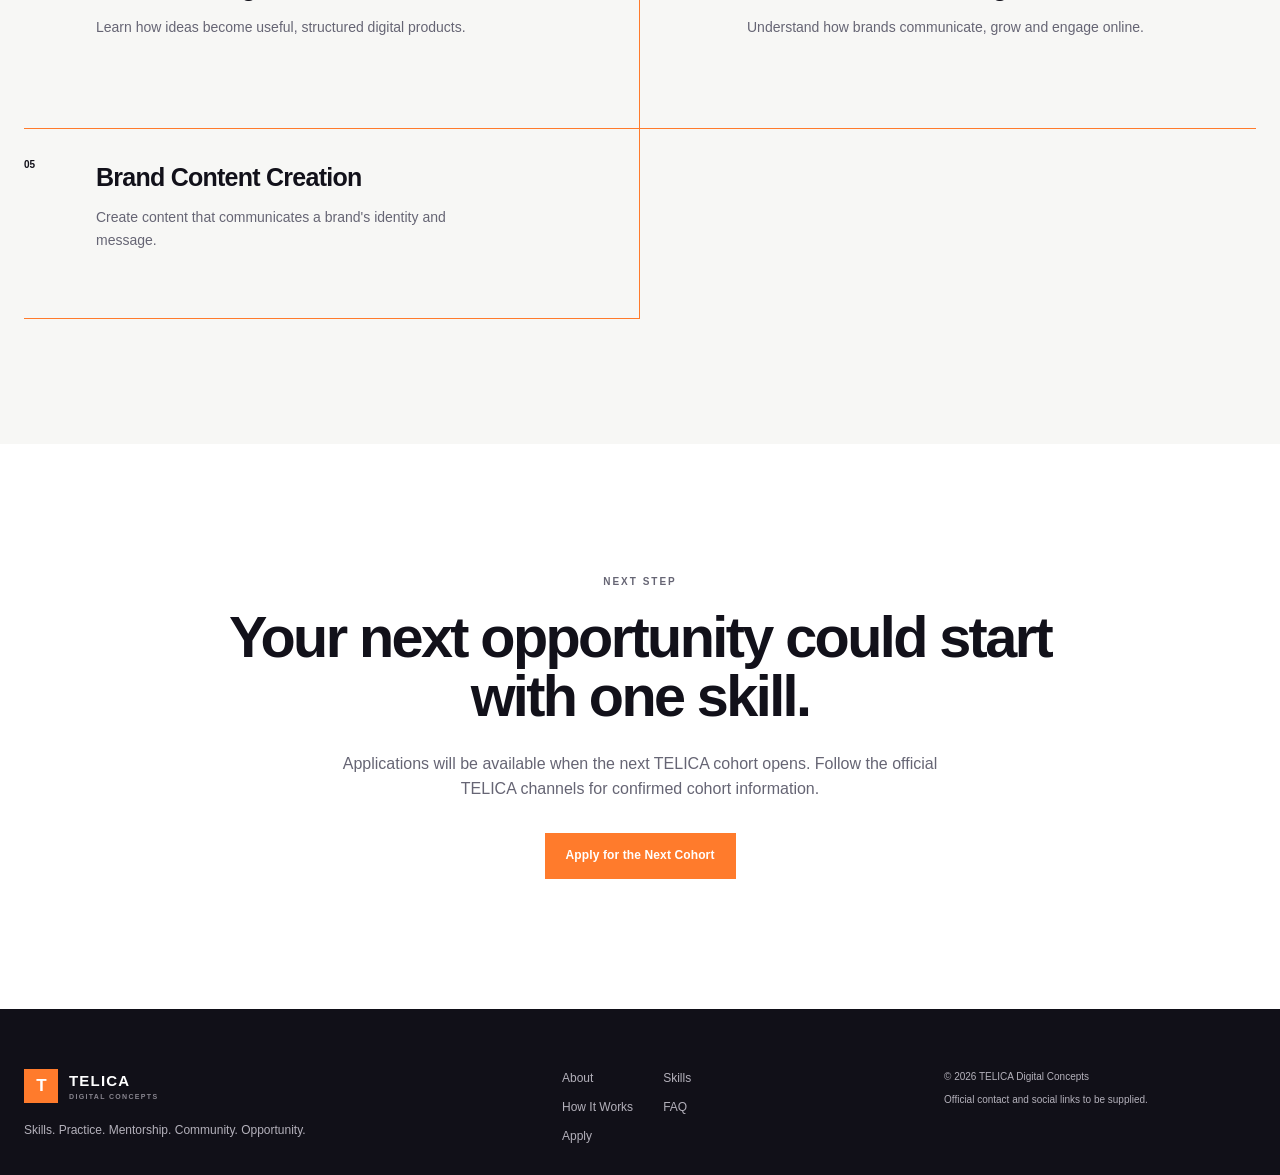
==== commit bc26f2f9: "Add files via upload" ====
--- a/index.html
+++ b/index.html
@@ -7,7 +7,9 @@
   <meta property="og:title" content="TELICA Digital Concepts — Learn. Build. Grow.">
   <meta property="og:description" content="Develop practical digital skills through structured learning, mentorship and hands-on practice.">
   <meta property="og:type" content="website">
-  <title>TELICA Digital Concepts — Learn. Build. Grow.</title>
+  <title>TELICA Digital Concepts — Learn. Build. Grow.</title>\
+   <!-- <link rel="favicon" type="image/png" href="TELICA 1-2.png"> -->
+   <link rel="shortcut icon" href="/TELICA.png" type="image/png">
   <link rel="stylesheet" href="css/styles.css">
 </head>
 <body>
@@ -36,7 +38,7 @@
         <a href="#approach">How It Works</a>
         <a href="#why-telica">Why TELICA</a>
         <a href="#faq">FAQ</a>
-        <a class="nav-cta" href="#apply">Apply for the Next Cohort</a>
+        <a class="nav-cta" href="/tr/index.html">Apply for the Next Cohort</a>
       </nav>
     </div>
   </header>
@@ -269,7 +271,7 @@
           Applications will be available when the next TELICA cohort opens.
           Follow the official TELICA channels for confirmed cohort information.
         </p>
-        <a class="button button-primary" href="#top">Apply for the Next Cohort</a>
+        <a class="button button-primary" href="/tr/index.html">Apply for the Next Cohort</a>
       </div>
     </section>
   </main>
@@ -291,7 +293,7 @@
         <a href="#skills">Skills</a>
         <a href="#approach">How It Works</a>
         <a href="#faq">FAQ</a>
-        <a href="#apply">Apply</a>
+        <a href="/tr/index.html">Apply</a>
       </div>
       <div class="footer-note">
         <span>© <span data-year></span> TELICA Digital Concepts</span>
--- a/css/styles.css
+++ b/css/styles.css
@@ -8,9 +8,9 @@
   --muted: #666574;
   --paper: #f7f7f5;
   --white: #ffffff;
-  --purple: #5a2ca0;
-  --purple-deep: #32145f;
-  --blue: #2357c6;
+  --purple: #ffb17a;
+  --purple-deep: #ff7b2c;
+  --blue: #0f172a;
   --line: #dedee3;
   --dark: #111018;
   --dark-soft: #191820;
@@ -31,7 +31,13 @@
   margin: 0;
   color: var(--ink);
   background: var(--paper);
-  font-family: Inter, ui-sans-serif, -apple-system, BlinkMacSystemFont, "Segoe UI", sans-serif;
+  font-family:
+    Inter,
+    ui-sans-serif,
+    -apple-system,
+    BlinkMacSystemFont,
+    "Segoe UI",
+    sans-serif;
   line-height: 1.6;
   -webkit-font-smoothing: antialiased;
 }
@@ -97,7 +103,10 @@
   z-index: 100;
   background: rgba(247, 247, 245, 0.94);
   border-bottom: 1px solid transparent;
-  transition: border-color 180ms ease, box-shadow 180ms ease;
+  transition:
+    border-color 180ms ease,
+    box-shadow 180ms ease;
+  /* max-height: ; */
 }
 
 .site-header.is-scrolled {
@@ -194,7 +203,11 @@
   font-size: 12px;
   font-weight: 800;
   letter-spacing: 0.01em;
-  transition: transform 180ms ease, background 180ms ease, color 180ms ease, border-color 180ms ease;
+  transition:
+    transform 180ms ease,
+    background 180ms ease,
+    color 180ms ease,
+    border-color 180ms ease;
 }
 
 .nav-cta {
@@ -215,17 +228,17 @@
 }
 
 .button-primary:hover {
-  background: #241044;
+  background: #ff7b2c;
 }
 
 .button-secondary {
-  color: var(--ink);
-  border-color: #c8c7cd;
+  color: var(--purple-deep);
+  border-color: var(--purple);
   background: transparent;
 }
 
 .button-secondary:hover {
-  border-color: var(--ink);
+  border-color: var(--purple-deep);
 }
 
 .menu-toggle {
@@ -243,16 +256,19 @@
   height: 1px;
   margin: 5px 0;
   background: var(--ink);
-  transition: transform 180ms ease, opacity 180ms ease;
+  transition:
+    transform 180ms ease,
+    opacity 180ms ease;
 }
 
 .hero {
   position: relative;
-  min-height: calc(100vh - 76px);
+  min-height: calc(100vh - 50px);
   display: flex;
   align-items: center;
   overflow: hidden;
   background: var(--paper);
+  margin-top: -40px;
 }
 
 .hero::before {
@@ -289,7 +305,7 @@
 
 .eyebrow {
   margin: 0 0 19px;
-  color: var(--purple);
+  color: var(--muted);
   font-size: 10px;
   font-weight: 900;
   letter-spacing: 0.2em;
@@ -610,8 +626,8 @@
 
 .principles span {
   padding: 9px 11px;
-  border: 1px solid #d7d6dc;
-  color: #4e4c57;
+  border: 1px solid var(--purple);
+  color: var(--blue);
   font-size: 9px;
   font-weight: 850;
   letter-spacing: 0.11em;
@@ -620,7 +636,7 @@
 
 .section-dark {
   color: var(--white);
-  background: var(--dark);
+  background: var(--ink);
 }
 
 .approach-heading {
@@ -631,18 +647,18 @@
 }
 
 .eyebrow-light {
-  color: #8ea8ef;
+  color: var(--purple-deep);
 }
 
 .approach-heading > p {
   margin: 0;
-  color: #aaa8b2;
+  color: var(--purple);
   font-size: 15px;
 }
 
 .approach-list {
   margin-top: 75px;
-  border-top: 1px solid #37353f;
+  border-top: 1px solid var(--purple);
 }
 
 .approach-item {
@@ -650,11 +666,11 @@
   grid-template-columns: 100px 1fr;
   gap: 40px;
   padding: 28px 0;
-  border-bottom: 1px solid #37353f;
+  border-bottom: 1px solid var(--purple);
 }
 
 .approach-item > span {
-  color: #77747f;
+  color: var(--purple-deep);
   font-size: 11px;
   font-weight: 800;
 }
@@ -693,7 +709,7 @@
   display: grid;
   grid-template-columns: repeat(2, 1fr);
   margin-top: 72px;
-  border-top: 1px solid var(--line);
+  border-top: 1px solid var(--purple-deep);
 }
 
 .skill-item {
@@ -702,11 +718,11 @@
   gap: 22px;
   min-height: 190px;
   padding: 28px 35px 28px 0;
-  border-bottom: 1px solid var(--line);
+  border-bottom: 1px solid var(--purple-deep);
 }
 
 .skill-item:nth-child(odd) {
-  border-right: 1px solid var(--line);
+  border-right: 1px solid var(--purple-deep);
 }
 
 .skill-item:nth-child(even) {
@@ -714,7 +730,7 @@
 }
 
 .skill-index {
-  color: var(--purple);
+  color: var(--ink);
   font-size: 10px;
   font-weight: 900;
 }
@@ -808,7 +824,9 @@
 .reveal {
   opacity: 0;
   transform: translateY(18px);
-  transition: opacity 600ms ease, transform 600ms ease;
+  transition:
+    opacity 600ms ease,
+    transform 600ms ease;
 }
 
 .reveal.is-visible {
